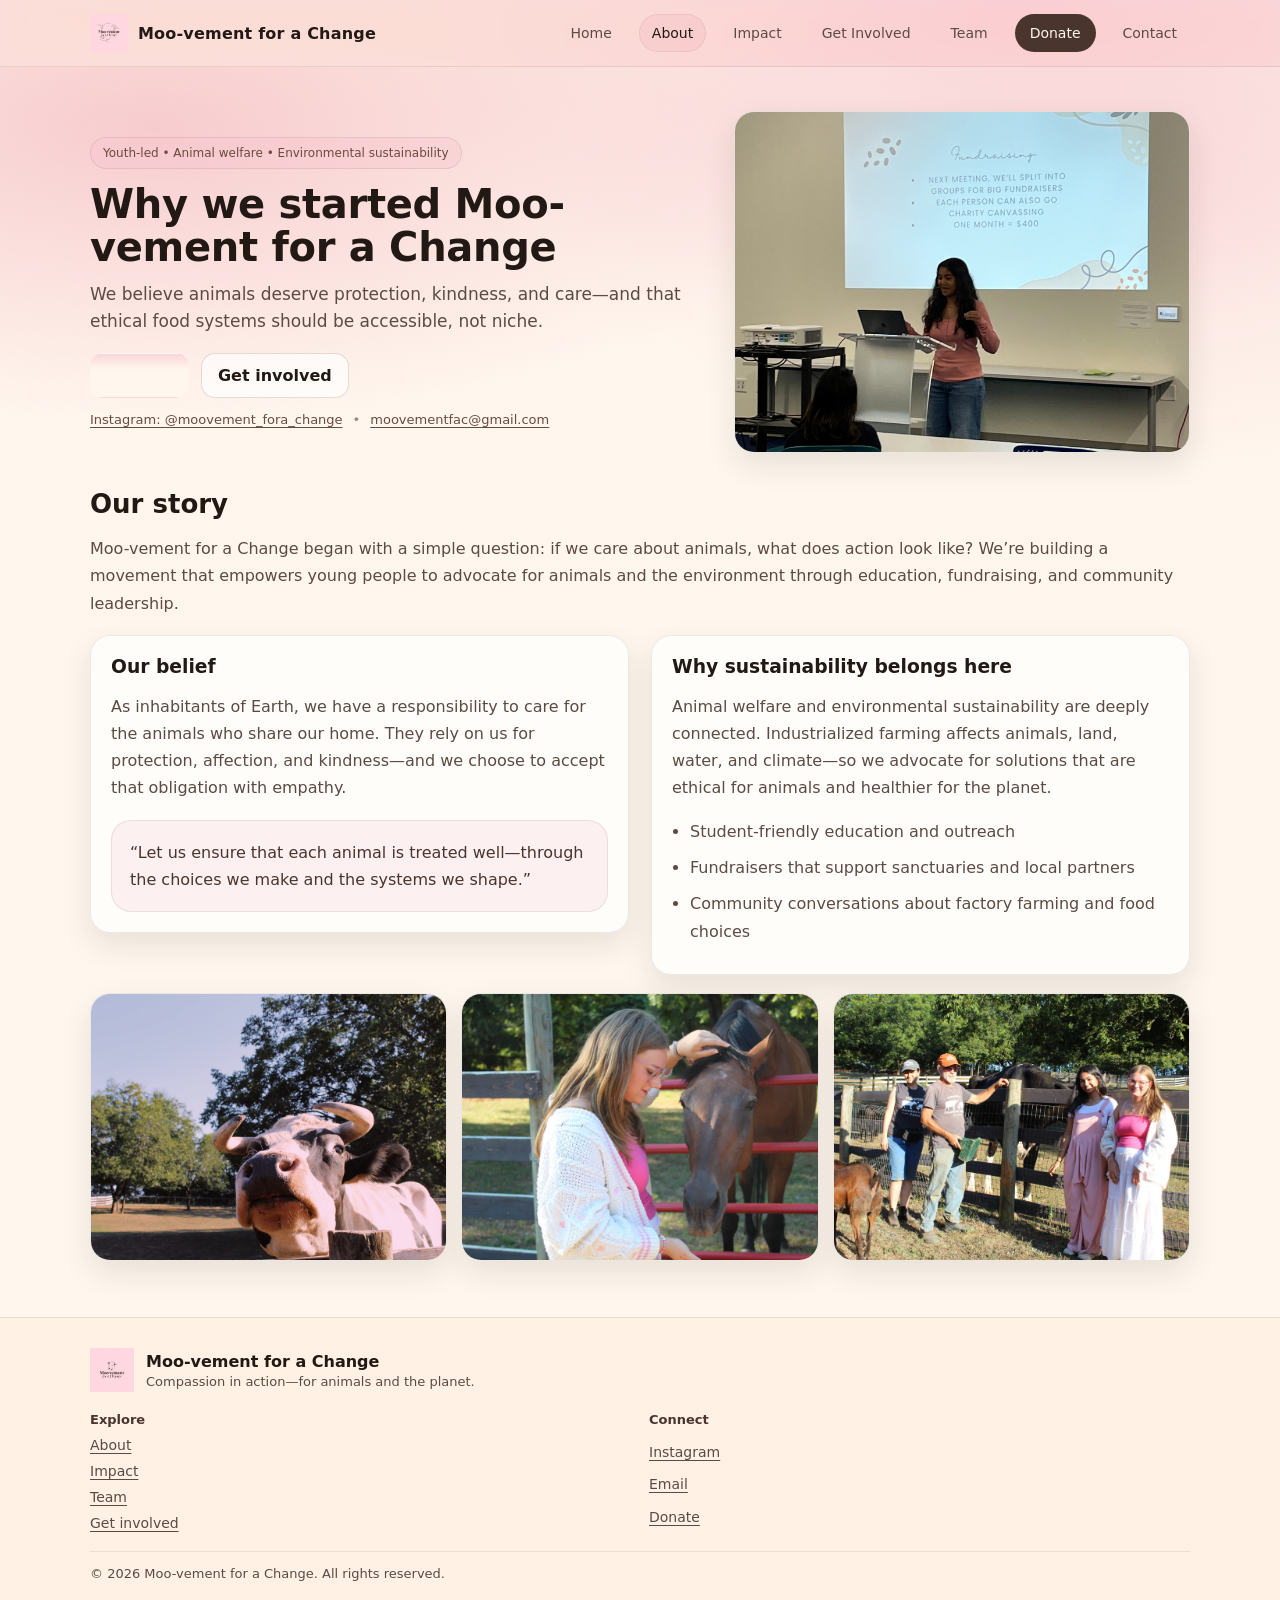
==== about.html @ 56b7d893 "Add files via upload" ====
<!DOCTYPE html>

<html lang="en">
<head>
<meta charset="utf-8"/>
<meta content="width=device-width, initial-scale=1" name="viewport"/>
<title>About | Moo-vement for a Change</title>
<meta content="Youth-led nonprofit advancing animal welfare and environmental sustainability." name="description"/>
<link href="assets/Moo-vement_for_a_Change_4.PNG" rel="icon"/>
<link href="styles.css" rel="stylesheet"/>
</head>
<body>
<a class="skip-link" href="#main">Skip to content</a>
<header class="site-header" id="top">
<div class="container header-inner">
<a aria-label="Moo-vement for a Change home" class="brand" href="index.html">
<img alt="Moo-vement for a Change logo" class="brand-mark" src="assets/Moo-vement_for_a_Change_4.PNG"/>
<span class="brand-name">Moo-vement for a Change</span>
</a>
<button aria-controls="site-nav" aria-expanded="false" aria-label="Open menu" class="nav-toggle">
<span></span><span></span><span></span>
</button>
<nav aria-label="Primary navigation" class="site-nav" id="site-nav">
<a class="nav-link" href="index.html">Home</a>
<a class="nav-link active" href="about.html">About</a>
<a class="nav-link" href="impact.html">Impact</a>
<a class="nav-link" href="get-involved.html">Get Involved</a>
<a class="nav-link" href="team.html">Team</a>
<a class="nav-link donate" href="donate.html">Donate</a>
<a class="nav-link" href="contact.html">Contact</a>
</nav>
</div>
</header>
<main id="main">
<section class="hero">
<div class="container hero-grid">
<div class="hero-copy">
<p class="eyebrow">Youth-led • Animal welfare • Environmental sustainability</p>
<h1>Why we started Moo-vement for a Change</h1>
<p class="lead">We believe animals deserve protection, kindness, and care—and that ethical food systems should be accessible, not niche.</p>
<div class="hero-actions">
<a class="btn primary" href="donate.html">Donate</a>
<a class="btn" href="get-involved.html">Get involved</a>
</div>
<div class="hero-meta">
<a class="inline-link" href="https://instagram.com/moovement_fora_change" rel="noopener" target="_blank">Instagram: @moovement_fora_change</a>
<span class="dot">•</span>
<a class="inline-link" href="mailto:moovementfac@gmail.com">moovementfac@gmail.com</a>
</div>
</div>
<div class="hero-media">
<img alt="Moo-vement for a Change fundraising presentation" loading="lazy" src="assets/IMG_8171_5.JPG"/>
</div>
</div>
</section>
<section class="section">
<div class="container">
<h2>Our story</h2>
<p>Moo-vement for a Change began with a simple question: if we care about animals, what does action look like? We’re building a movement that empowers young people to advocate for animals and the environment through education, fundraising, and community leadership.</p>
<div class="split">
<div class="panel">
<h3>Our belief</h3>
<p>As inhabitants of Earth, we have a responsibility to care for the animals who share our home. They rely on us for protection, affection, and kindness—and we choose to accept that obligation with empathy.</p>
<blockquote>“Let us ensure that each animal is treated well—through the choices we make and the systems we shape.”</blockquote>
</div>
<div class="panel">
<h3>Why sustainability belongs here</h3>
<p>Animal welfare and environmental sustainability are deeply connected. Industrialized farming affects animals, land, water, and climate—so we advocate for solutions that are ethical for animals and healthier for the planet.</p>
<ul>
<li>Student-friendly education and outreach</li>
<li>Fundraisers that support sanctuaries and local partners</li>
<li>Community conversations about factory farming and food choices</li>
</ul>
</div>
</div>
<div class="gallery">
<div class="photo"><img alt="Moo-vement photo" loading="lazy" src="assets/IMG_6484_VSCO.JPG"/></div>
<div class="photo"><img alt="Moo-vement for a Change fundraising presentation" loading="lazy" src="assets/IMG_6474.JPG"/></div>
<div class="photo"><img alt="Moo-vement for a Change fundraising presentation" loading="lazy" src="assets/IMG_6511_2.JPG"/></div>
</div>
</div>
</section>
</main>
<footer class="site-footer">
<div class="container footer-grid">
<div>
<div class="footer-brand">
<img alt="Moo-vement for a Change logo" loading="lazy" src="assets/Moo-vement_for_a_Change_3.PNG">
<div>
<div class="footer-title">Moo-vement for a Change</div>
<div class="footer-sub">Compassion in action—for animals and the planet.</div>
</div>
</img></div>
</div>
<div class="footer-links">
<div class="footer-col">
<div class="footer-heading">Explore</div>
<a href="about.html">About</a>
<a href="impact.html">Impact</a>
<a href="team.html">Team</a>
<a href="get-involved.html">Get involved</a>
</div>
<div class="footer-col">
<div class="footer-heading">Connect</div>
<a href="https://instagram.com/moovement_fora_change" rel="noopener" target="_blank">Instagram</a>
<a href="mailto:moovementfac@gmail.com">Email</a>
<a href="donate.html">Donate</a>
</div>
</div>
<div class="footer-bottom">
<span>© <span id="year"></span> Moo-vement for a Change. All rights reserved.</span>
</div>
</div>
</footer>
<script src="script.js"></script>
</body>
</html>
---- styles.css ----
:root{
  --cream:#FFF7EE;
  --cream-2:#FFF1E3;
  --blush:#F6C4CC;
  --blush-2:#F1A9B6;
  --brown:#4A342E;
  --brown-2:#6B4A40;
  --ink:#221915;
  --muted:#5C4A44;
  --card:#FFFFFF;
  --shadow: 0 12px 30px rgba(34,25,21,.10);
  --radius: 20px;
  --radius-sm: 14px;
  --ring: 0 0 0 3px rgba(241,169,182,.35);
}

*{box-sizing:border-box}
html{scroll-behavior:smooth}
body{
  margin:0;
  font-family: ui-sans-serif, system-ui, -apple-system, Segoe UI, Roboto, Helvetica, Arial, "Apple Color Emoji","Segoe UI Emoji";
  color:var(--ink);
  background: radial-gradient(1200px 600px at 20% -10%, var(--cream-2), transparent 60%),
              radial-gradient(1200px 600px at 80% 0%, rgba(246,196,204,.55), transparent 55%),
              linear-gradient(var(--cream), var(--cream));
}

a{color:inherit; text-decoration:none}
a:focus-visible, button:focus-visible{outline:none; box-shadow:var(--ring); border-radius:10px}
img{max-width:100%; height:auto; display:block}

.container{width:min(1100px, 92%); margin:0 auto}

.skip-link{
  position:absolute; left:-999px; top:10px;
  background:var(--card); padding:10px 14px; border-radius:10px; box-shadow:var(--shadow);
}
.skip-link:focus{left:10px; z-index:50}

.site-header{
  position:sticky; top:0; z-index:40;
  backdrop-filter:saturate(180%) blur(10px);
  background:rgba(246,196,204,.45);
  border-bottom:1px solid rgba(74,52,46,.10);
}

.header-inner{
  display:flex; align-items:center; justify-content:space-between;
  padding:14px 0;
  gap:14px;
}

.brand{display:flex; align-items:center; gap:10px}
.brand-mark{width:38px; height:38px; object-fit:contain}
.brand-name{font-weight:700; letter-spacing:.2px}

.site-nav{display:flex; gap:14px; align-items:center}
.nav-link{
  font-size:14px; padding:10px 12px; border-radius:999px;
  color:var(--muted);
  border:1px solid transparent;
}
.nav-link:hover{background:rgba(241,169,182,.18); color:var(--ink)}
.nav-link.active{background:rgba(241,169,182,.22); color:var(--ink); border-color:rgba(74,52,46,.08)}
.nav-link.donate{
  background:var(--brown);
  color:var(--cream);
  padding:10px 14px;
}
.nav-link.donate:hover{background:var(--brown-2)}

.nav-toggle{
  display:none;
  width:44px; height:44px;
  border-radius:12px;
  border:1px solid rgba(74,52,46,.15);
  background:rgba(255,255,255,.55);
}
.nav-toggle span{
  display:block; width:18px; height:2px; background:var(--brown);
  margin:5px auto; border-radius:2px;
}

.hero{padding:44px 0 18px}

.hero{position:relative}
.hero::before{
  content:"";
  position:absolute;
  inset:0;
  background:
    radial-gradient(1200px 500px at 12% 15%, rgba(241,169,182,.55), rgba(241,169,182,0) 60%),
    radial-gradient(900px 450px at 88% 30%, rgba(246,196,204,.45), rgba(246,196,204,0) 65%);
  pointer-events:none;
}
.hero .container{position:relative}
.hero-logo{width:92px; height:auto; display:block; margin:0 0 10px 0; filter: drop-shadow(0 8px 18px rgba(34,25,21,.10))}

.hero-grid{
  display:grid;
  grid-template-columns: 1.15fr .85fr;
  gap:28px;
  align-items:center;
}
.eyebrow{
  display:inline-block;
  font-size:12px;
  color:var(--brown-2);
  background:rgba(246,196,204,.35);
  border:1px solid rgba(74,52,46,.10);
  padding:8px 12px;
  border-radius:999px;
  margin:0 0 14px;
}
h1{font-size:40px; line-height:1.08; margin:0 0 12px; letter-spacing:-.3px}
.lead{font-size:17px; color:var(--muted); margin:0 0 18px; line-height:1.6}
.hero-actions{display:flex; gap:12px; flex-wrap:wrap}
.btn{
  display:inline-flex; align-items:center; justify-content:center;
  padding:12px 16px;
  border-radius:14px;
  border:1px solid rgba(74,52,46,.16);
  background:rgba(255,255,255,.65);
  color:var(--ink);
  font-weight:600;
}
.btn:hover{transform:translateY(-1px)}
.btn.primary{
  background: linear-gradient(180deg, rgba(246,196,204,.55) 0%, var(--cream) 38%, var(--cream) 100%);
  border-color:transparent;
  color:var(--cream);
}
.hero-meta{margin-top:14px; display:flex; gap:10px; align-items:center; flex-wrap:wrap; color:var(--brown-2); font-size:13px}
.inline-link{text-decoration:underline; text-underline-offset:3px}
.dot{opacity:.65}

.hero-media{
  border-radius:var(--radius);
  overflow:hidden;
  box-shadow:var(--shadow);
  border:1px solid rgba(74,52,46,.10);
  background:rgba(255,255,255,.55);
}
.hero-media img{
  width:100%;
  aspect-ratio: 4 / 3;
  object-fit:cover;
}

.section{padding:18px 0 56px}
.section h2{font-size:26px; margin:0 0 12px}
.section p{color:var(--muted); line-height:1.7}

.cards{
  display:grid;
  grid-template-columns: repeat(12, 1fr);
  gap:16px;
  margin-top:18px;
}
.card{
  grid-column: span 4;
  background:rgba(255,255,255,.72);
  border:1px solid rgba(74,52,46,.10);
  border-radius:var(--radius);
  box-shadow:var(--shadow);
  padding:18px;
}
.card h3{margin:0 0 6px; font-size:18px}
.card p{margin:0; color:var(--muted); line-height:1.65}
.card .kicker{font-size:12px; color:var(--brown-2); margin-bottom:8px}

.split{
  display:grid;
  grid-template-columns: 1fr 1fr;
  gap:22px;
  align-items:start;
  margin-top:18px;
}
.panel{
  background:rgba(255,255,255,.72);
  border:1px solid rgba(74,52,46,.10);
  border-radius:var(--radius);
  box-shadow:var(--shadow);
  padding:20px;
}
.panel h3{margin:0 0 10px}
.panel ul{margin:0; padding-left:18px; color:var(--muted); line-height:1.75}
.panel li{margin:8px 0}

.gallery{
  display:grid;
  grid-template-columns: repeat(12, 1fr);
  gap:14px;
  margin-top:18px;
}
.photo{
  grid-column: span 4;
  border-radius:var(--radius);
  overflow:hidden;
  box-shadow:var(--shadow);
  border:1px solid rgba(74,52,46,.10);
  background:rgba(255,255,255,.55);
}
.photo img{width:100%; height:100%; object-fit:cover; aspect-ratio: 4/3}

blockquote{
  margin:18px 0 0;
  padding:18px 18px;
  background:rgba(246,196,204,.22);
  border:1px solid rgba(74,52,46,.10);
  border-radius:var(--radius);
  color:var(--brown);
  line-height:1.7;
}

.mini-impact{
  display:flex; flex-wrap:wrap; gap:10px; margin-top:10px
}
.pill{
  display:inline-flex; align-items:center;
  padding:8px 12px;
  border-radius:999px;
  background:rgba(255,255,255,.65);
  border:1px solid rgba(74,52,46,.10);
  color:var(--brown-2);
  font-size:13px;
}

.cta{
  margin-top:22px;
  padding:20px;
  border-radius:var(--radius);
  background:linear-gradient(135deg, rgba(246,196,204,.38), rgba(255,241,227,.85));
  border:1px solid rgba(74,52,46,.10);
  display:flex; gap:12px; flex-wrap:wrap; align-items:center; justify-content:space-between;
}
.cta strong{font-size:16px}
.cta .cta-actions{display:flex; gap:10px; flex-wrap:wrap}

.form{
  display:grid;
  gap:12px;
  margin-top:16px;
}
.input{
  display:flex; flex-direction:column; gap:6px;
}
.input label{font-size:13px; color:var(--brown-2)}
.input input, .input textarea{
  padding:12px 12px;
  border-radius:14px;
  border:1px solid rgba(74,52,46,.16);
  background:rgba(255,255,255,.72);
  font:inherit;
}
.input textarea{min-height:120px; resize:vertical}

.site-footer{
  background:rgba(255,241,227,.9);
  border-top:1px solid rgba(74,52,46,.10);
  padding:30px 0 22px;
}
.footer-grid{display:grid; gap:20px}
.footer-brand{display:flex; gap:12px; align-items:center}
.footer-brand img{width:44px; height:44px; object-fit:contain}
.footer-title{font-weight:800}
.footer-sub{color:var(--muted); font-size:13px; margin-top:3px}
.footer-links{display:grid; grid-template-columns: 1fr 1fr; gap:18px}
.footer-col{display:grid; gap:10px}
.footer-heading{font-weight:700; font-size:13px; color:var(--brown)}
.footer-col a{color:var(--muted); font-size:14px; text-decoration:underline; text-underline-offset:3px}
.footer-bottom{border-top:1px solid rgba(74,52,46,.10); padding-top:14px; color:var(--muted); font-size:13px}

@media (max-width: 880px){
  .hero-grid{grid-template-columns:1fr}
  h1{font-size:34px}
  .cards .card{grid-column: span 6}
  .gallery .photo{grid-column: span 6}
  .split{grid-template-columns:1fr}
  .nav-toggle{display:block}
  .site-nav{
    position:absolute;
    right:4%;
    top:72px;
    display:none;
    flex-direction:column;
    align-items:stretch;
    gap:8px;
    padding:12px;
    border-radius:16px;
    width:min(320px, 92vw);
    background:rgba(255,255,255,.92);
    border:1px solid rgba(74,52,46,.12);
    box-shadow:var(--shadow);
  }
  .site-nav.open{display:flex}
  .nav-link{width:100%}
}
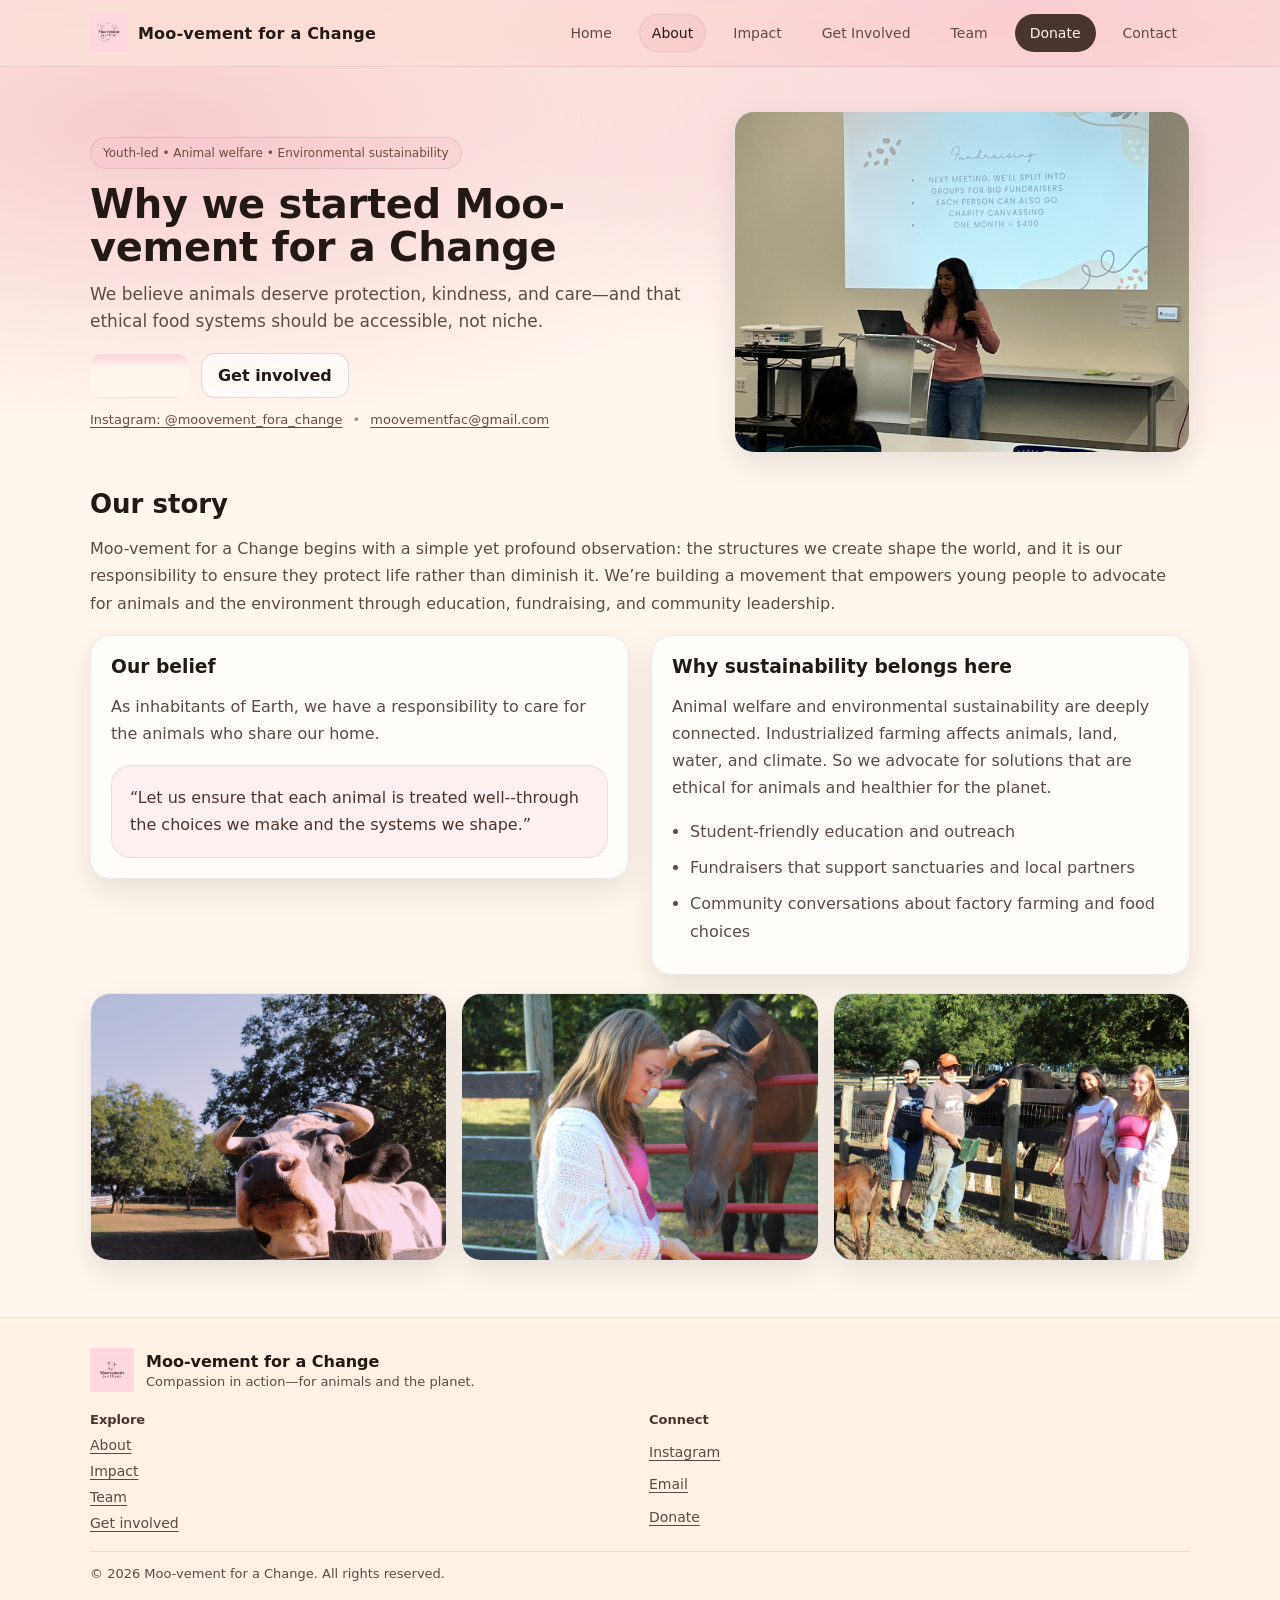
==== commit bcbe4d22: "Update about.html" ====
--- a/about.html
+++ b/about.html
@@ -56,16 +56,16 @@
 <section class="section">
 <div class="container">
 <h2>Our story</h2>
-<p>Moo-vement for a Change began with a simple question: if we care about animals, what does action look like? We’re building a movement that empowers young people to advocate for animals and the environment through education, fundraising, and community leadership.</p>
+<p>Moo-vement for a Change begins with a simple yet profound observation: the structures we create shape the world, and it is our responsibility to ensure they protect life rather than diminish it. We’re building a movement that empowers young people to advocate for animals and the environment through education, fundraising, and community leadership.</p>
 <div class="split">
 <div class="panel">
 <h3>Our belief</h3>
-<p>As inhabitants of Earth, we have a responsibility to care for the animals who share our home. They rely on us for protection, affection, and kindness—and we choose to accept that obligation with empathy.</p>
-<blockquote>“Let us ensure that each animal is treated well—through the choices we make and the systems we shape.”</blockquote>
+<p>As inhabitants of Earth, we have a responsibility to care for the animals who share our home.</p>
+<blockquote>“Let us ensure that each animal is treated well--through the choices we make and the systems we shape.”</blockquote>
 </div>
 <div class="panel">
 <h3>Why sustainability belongs here</h3>
-<p>Animal welfare and environmental sustainability are deeply connected. Industrialized farming affects animals, land, water, and climate—so we advocate for solutions that are ethical for animals and healthier for the planet.</p>
+<p>Animal welfare and environmental sustainability are deeply connected. Industrialized farming affects animals, land, water, and climate. So we advocate for solutions that are ethical for animals and healthier for the planet.</p>
 <ul>
 <li>Student-friendly education and outreach</li>
 <li>Fundraisers that support sanctuaries and local partners</li>
